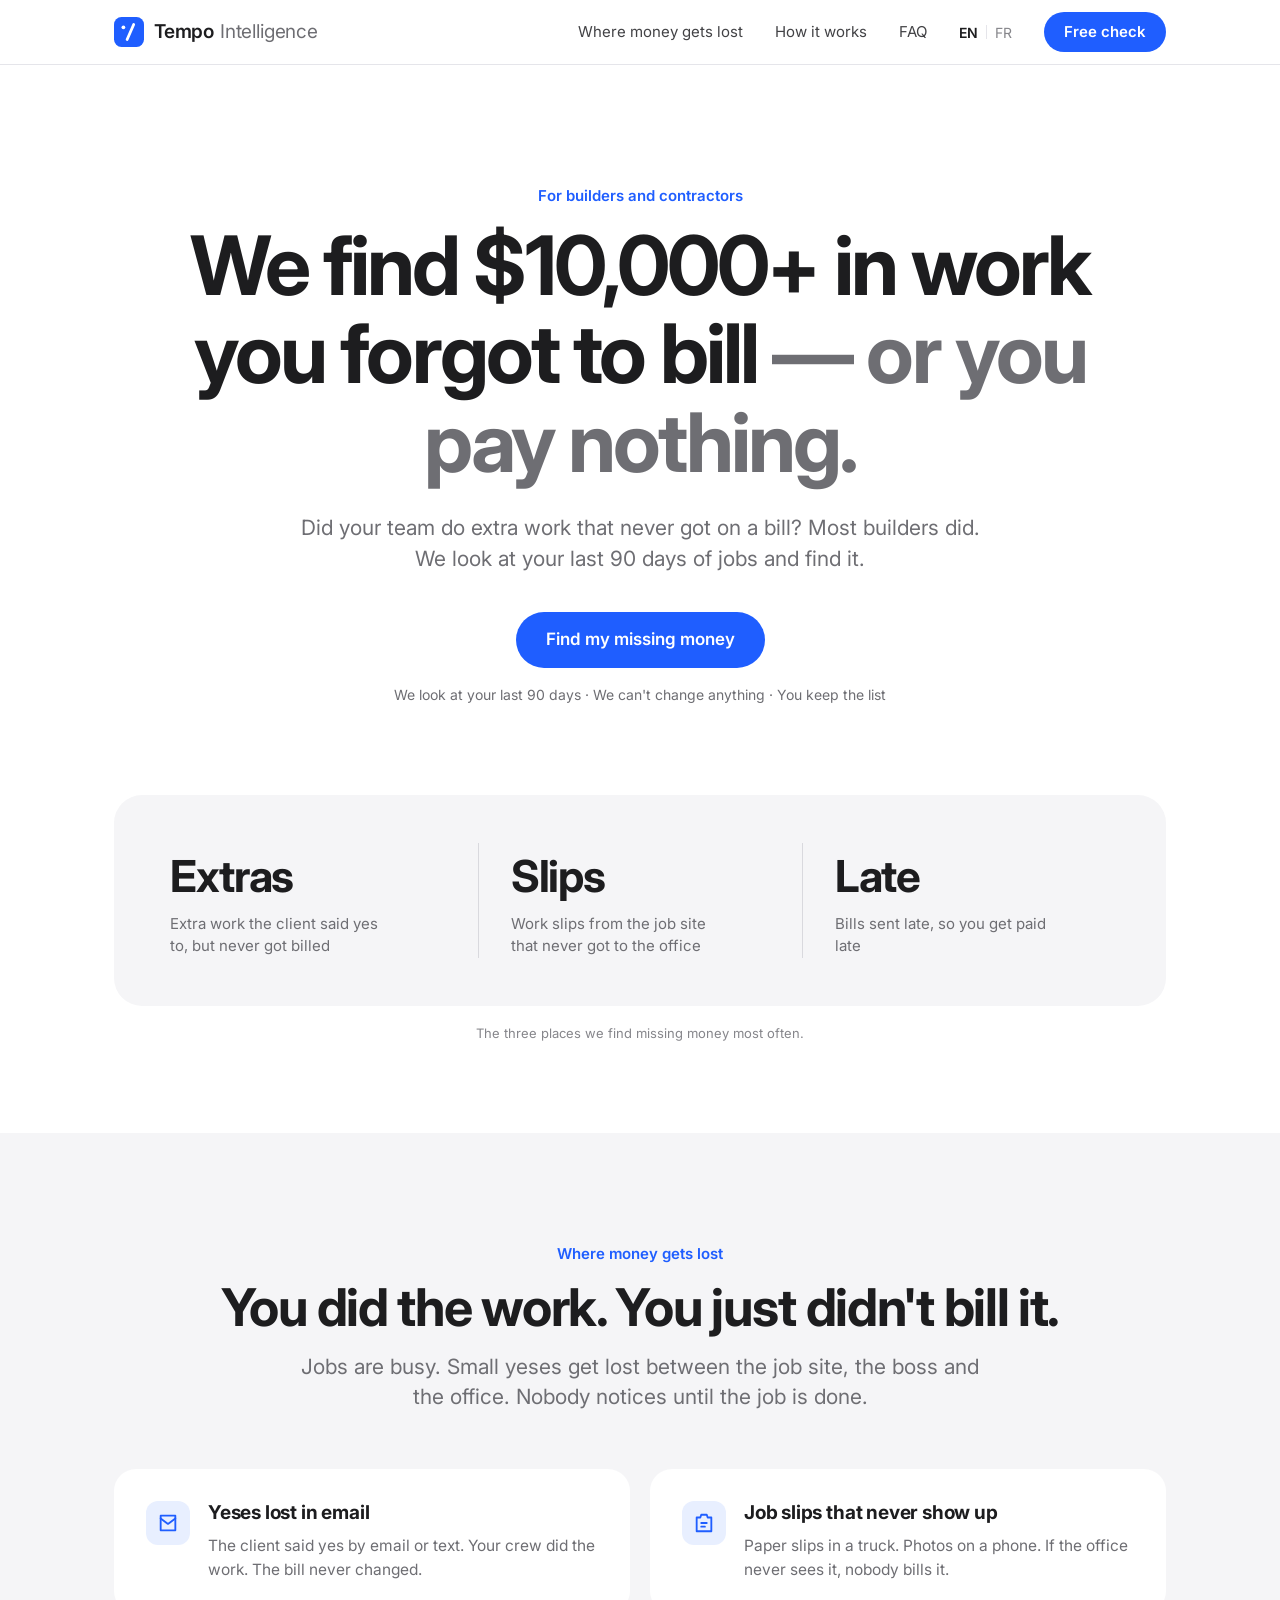
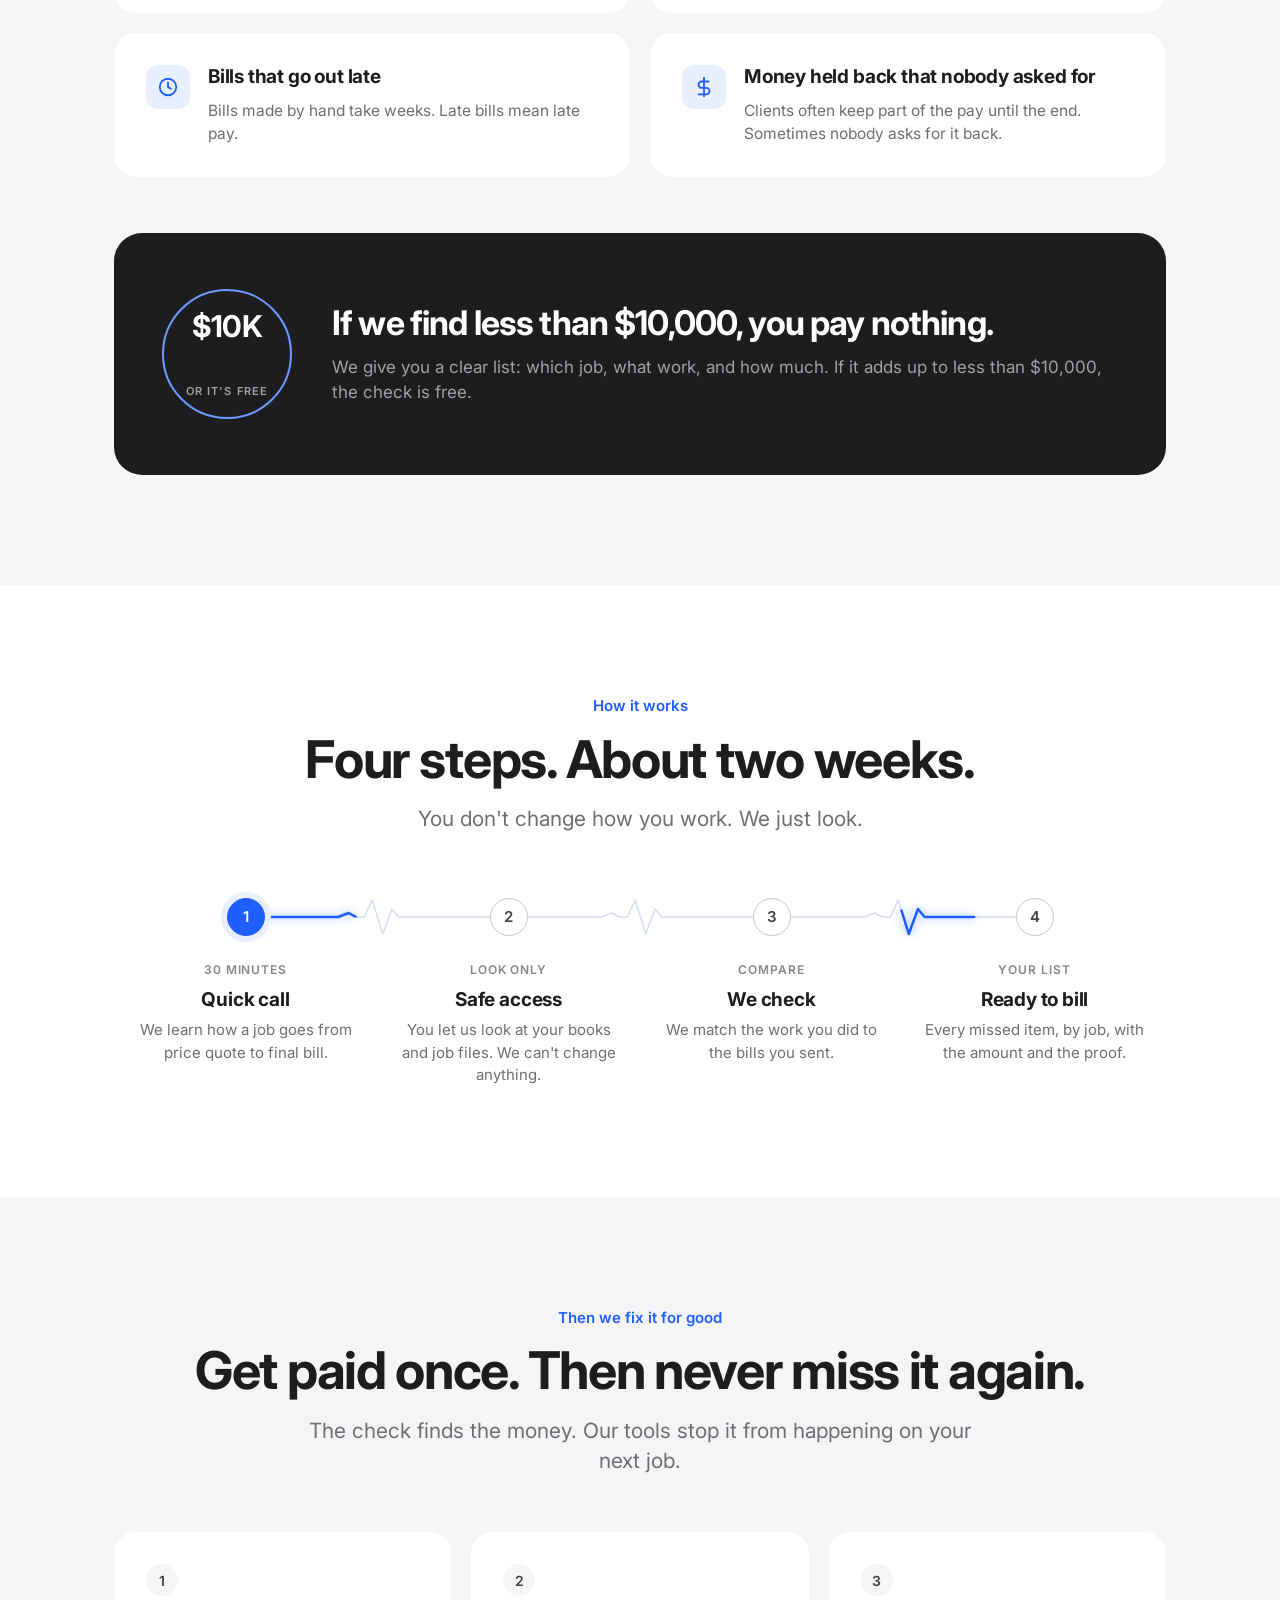
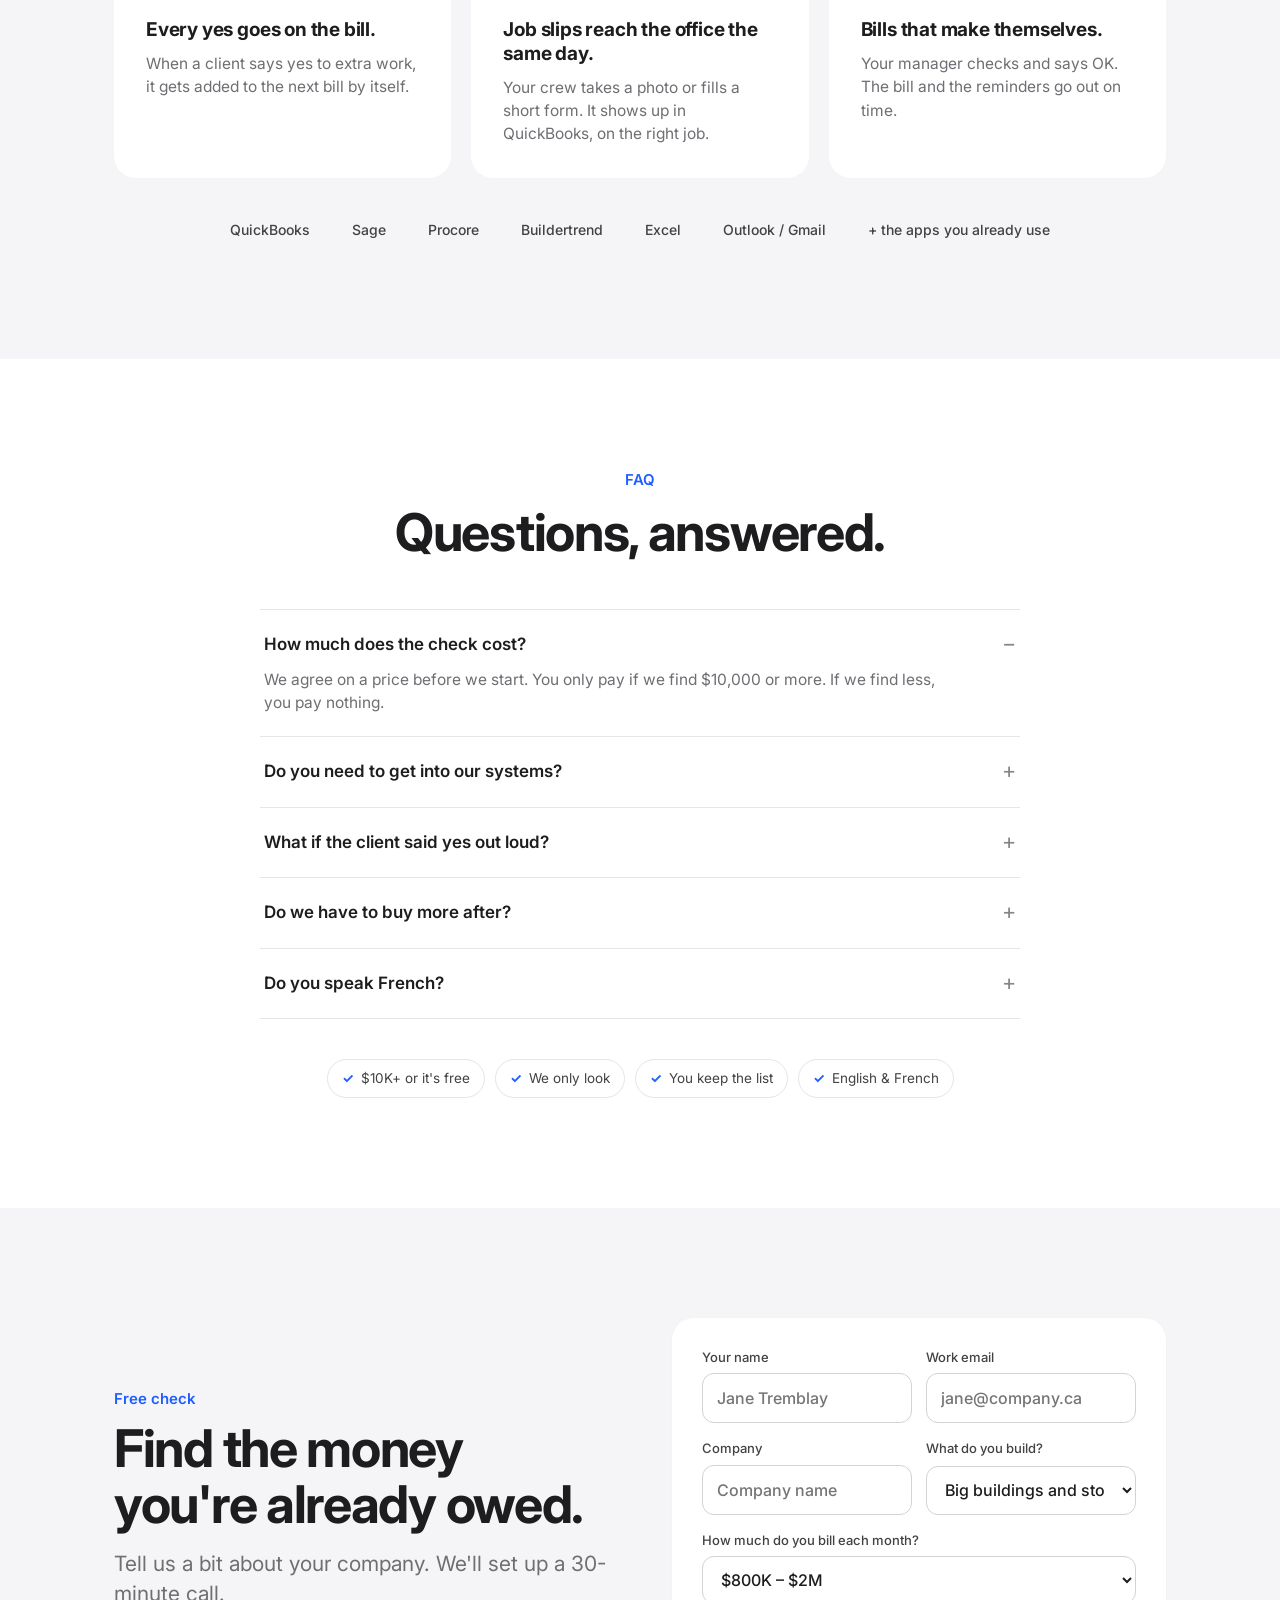
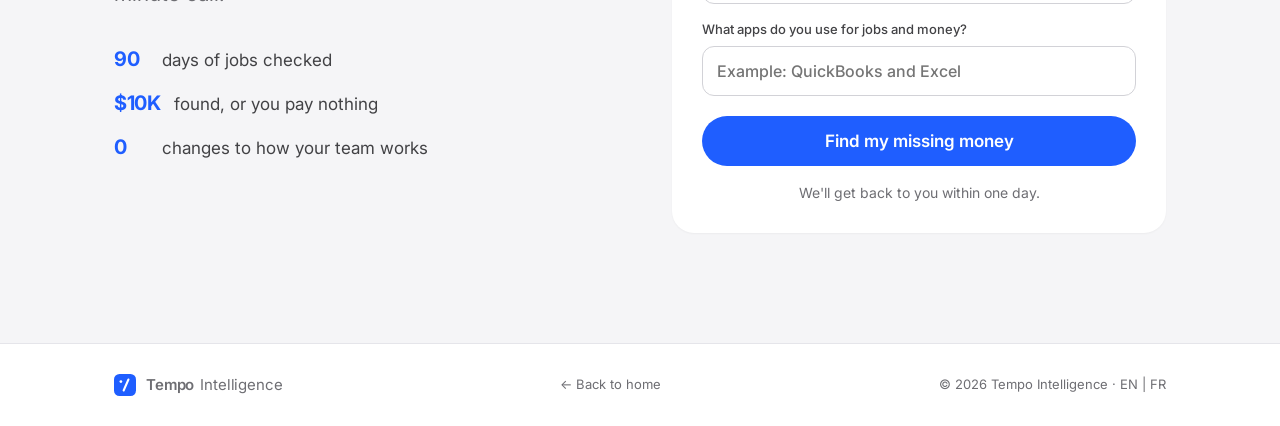
==== construction.html @ 82c6a6fd "Tempo Intelligence website: homepage and construction page (EN/FR) Co-Authored-By: Claude Opus 5.5 <" ====
<!doctype html>
<html lang="en" data-title-fr="Tempo Intelligence — Construction : trouvez le travail pas facturé">
<head>
<meta charset="utf-8">
<meta name="viewport" content="width=device-width, initial-scale=1">
<title>Tempo Intelligence for Builders — Find the work you forgot to bill</title>
<meta name="description" content="We look at your last 90 days of jobs and find extra work you never billed. If we find less than $10,000, you pay nothing.">
<link rel="preconnect" href="https://fonts.googleapis.com">
<link rel="preconnect" href="https://fonts.gstatic.com" crossorigin>
<link href="https://fonts.googleapis.com/css2?family=Inter:wght@400;500;600;700&display=swap" rel="stylesheet">
<link rel="stylesheet" href="styles.css">
</head>
<body>

<nav>
  <div class="wrap">
    <a href="index.html" class="logo">
      <svg class="logo-mark" viewBox="0 0 32 32" aria-hidden="true"><rect width="32" height="32" rx="8" fill="#1f5eff"/><path d="M14 24 21 8" stroke="#fff" stroke-width="3" stroke-linecap="round"/><circle cx="10" cy="11" r="2" fill="#fff"/></svg>
      Tempo <span class="logo-sub">Intelligence</span>
    </a>
    <div class="nav-r">
      <div class="nav-links">
        <a href="#leaks" data-i18n="nav.leaks">Where money gets lost</a>
        <a href="#how" data-i18n="nav.how">How it works</a>
        <a href="#faq">FAQ</a>
      </div>
      <div class="lang" role="group" aria-label="Language"><button data-lang="en" class="on">EN</button><i></i><button data-lang="fr">FR</button></div>
      <a href="#book" class="btn btn-sm" data-i18n="nav.cta">Free check</a>
    </div>
  </div>
</nav>

<header class="hero center">
  <div class="wrap">
    <span class="eyebrow" data-i18n="hero.eyebrow">For builders and contractors</span>
    <h1 data-i18n-html="hero.h1">We find $10,000+ in work you forgot to bill <span class="dim">— or you pay nothing.</span></h1>
    <p class="sub" data-i18n="hero.sub">Did your team do extra work that never got on a bill? Most builders did. We look at your last 90 days of jobs and find it.</p>
    <a href="#book" class="btn" data-i18n="hero.cta">Find my missing money</a>
    <p class="fine" data-i18n="hero.fine">We look at your last 90 days · We can't change anything · You keep the list</p>

    <div class="stats reveal">
      <div><b data-i18n="st.1v">Extras</b><p data-i18n="st.1">Extra work the client said yes to, but never got billed</p></div>
      <div><b data-i18n="st.2v">Slips</b><p data-i18n="st.2">Work slips from the job site that never got to the office</p></div>
      <div><b data-i18n="st.3v">Late</b><p data-i18n="st.3">Bills sent late, so you get paid late</p></div>
    </div>
    <p class="stats-cap" data-i18n="st.cap">The three places we find missing money most often.</p>
  </div>
</header>

<section class="band center" id="leaks">
  <div class="wrap">
    <span class="eyebrow" data-i18n="lk.eyebrow">Where money gets lost</span>
    <h2 data-i18n="lk.h2">You did the work. You just didn't bill it.</h2>
    <p class="sub" data-i18n="lk.sub">Jobs are busy. Small yeses get lost between the job site, the boss and the office. Nobody notices until the job is done.</p>
    <div class="leaks">
      <div class="card reveal"><div class="ic"><svg width="22" height="22" viewBox="0 0 24 24" fill="none" stroke="currentColor" stroke-width="2" stroke-linecap="round" stroke-linejoin="round"><path d="M4 4h16v16H4z"/><path d="m4 7 8 6 8-6"/></svg></div><div><h3 data-i18n="lk.1h">Yeses lost in email</h3><p data-i18n="lk.1">The client said yes by email or text. Your crew did the work. The bill never changed.</p></div></div>
      <div class="card reveal"><div class="ic"><svg width="22" height="22" viewBox="0 0 24 24" fill="none" stroke="currentColor" stroke-width="2" stroke-linecap="round" stroke-linejoin="round"><path d="M9 3h6l1 3h4v15H4V6h4z"/><path d="M9 12h6M9 16h4"/></svg></div><div><h3 data-i18n="lk.2h">Job slips that never show up</h3><p data-i18n="lk.2">Paper slips in a truck. Photos on a phone. If the office never sees it, nobody bills it.</p></div></div>
      <div class="card reveal"><div class="ic"><svg width="22" height="22" viewBox="0 0 24 24" fill="none" stroke="currentColor" stroke-width="2" stroke-linecap="round" stroke-linejoin="round"><circle cx="12" cy="12" r="9"/><path d="M12 7v5l3 2"/></svg></div><div><h3 data-i18n="lk.3h">Bills that go out late</h3><p data-i18n="lk.3">Bills made by hand take weeks. Late bills mean late pay.</p></div></div>
      <div class="card reveal"><div class="ic"><svg width="22" height="22" viewBox="0 0 24 24" fill="none" stroke="currentColor" stroke-width="2" stroke-linecap="round" stroke-linejoin="round"><path d="M12 2v20M17 6H9.5a3.5 3.5 0 0 0 0 7h5a3.5 3.5 0 0 1 0 7H6"/></svg></div><div><h3 data-i18n="lk.4h">Money held back that nobody asked for</h3><p data-i18n="lk.4">Clients often keep part of the pay until the end. Sometimes nobody asks for it back.</p></div></div>
    </div>

    <div class="guarantee reveal">
      <div class="seal">$10K<small data-i18n="g.seal">or it's free</small></div>
      <div>
        <h3 data-i18n="g.h">If we find less than $10,000, you pay nothing.</h3>
        <p data-i18n="g.p">We give you a clear list: which job, what work, and how much. If it adds up to less than $10,000, the check is free.</p>
      </div>
    </div>
  </div>
</section>

<section class="center" id="how">
  <div class="wrap">
    <span class="eyebrow" data-i18n="how.eyebrow">How it works</span>
    <h2 data-i18n="how.h2">Four steps. About two weeks.</h2>
    <p class="sub" data-i18n="how.sub">You don't change how you work. We just look.</p>
    <div class="steps reveal">
      <svg class="pulse-line" viewBox="0 0 600 40" preserveAspectRatio="none" aria-hidden="true">
        <path class="ecg-base" pathLength="1000" vector-effect="non-scaling-stroke" d="M0 20 H70 L78 16 L84 20 L90 20 L96 3 L104 37 L111 12 L116 20 H270 L278 16 L284 20 L290 20 L296 3 L304 37 L311 12 L316 20 H470 L478 16 L484 20 L490 20 L496 3 L504 37 L511 12 L516 20 H600"/>
        <path class="ecg-beat" pathLength="1000" vector-effect="non-scaling-stroke" d="M0 20 H70 L78 16 L84 20 L90 20 L96 3 L104 37 L111 12 L116 20 H270 L278 16 L284 20 L290 20 L296 3 L304 37 L311 12 L316 20 H470 L478 16 L484 20 L490 20 L496 3 L504 37 L511 12 L516 20 H600"/>
      </svg>
      <div class="step"><div class="dot">1</div><span class="k" data-i18n="how.1k">30 minutes</span><h3 data-i18n="how.1h">Quick call</h3><p data-i18n="how.1">We learn how a job goes from price quote to final bill.</p></div>
      <div class="step"><div class="dot">2</div><span class="k" data-i18n="how.2k">Look only</span><h3 data-i18n="how.2h">Safe access</h3><p data-i18n="how.2">You let us look at your books and job files. We can't change anything.</p></div>
      <div class="step"><div class="dot">3</div><span class="k" data-i18n="how.3k">Compare</span><h3 data-i18n="how.3h">We check</h3><p data-i18n="how.3">We match the work you did to the bills you sent.</p></div>
      <div class="step"><div class="dot">4</div><span class="k" data-i18n="how.4k">Your list</span><h3 data-i18n="how.4h">Ready to bill</h3><p data-i18n="how.4">Every missed item, by job, with the amount and the proof.</p></div>
    </div>
  </div>
</section>

<section class="band center" id="fix">
  <div class="wrap">
    <span class="eyebrow" data-i18n="fx.eyebrow">Then we fix it for good</span>
    <h2 data-i18n="fx.h2">Get paid once. Then never miss it again.</h2>
    <p class="sub" data-i18n="fx.sub">The check finds the money. Our tools stop it from happening on your next job.</p>
    <div class="cards">
      <div class="card reveal"><div class="num">1</div><h3 data-i18n="fx.1h">Every yes goes on the bill.</h3><p data-i18n="fx.1">When a client says yes to extra work, it gets added to the next bill by itself.</p></div>
      <div class="card reveal"><div class="num">2</div><h3 data-i18n="fx.2h">Job slips reach the office the same day.</h3><p data-i18n="fx.2">Your crew takes a photo or fills a short form. It shows up in QuickBooks, on the right job.</p></div>
      <div class="card reveal"><div class="num">3</div><h3 data-i18n="fx.3h">Bills that make themselves.</h3><p data-i18n="fx.3">Your manager checks and says OK. The bill and the reminders go out on time.</p></div>
    </div>
    <div class="tools reveal">
      <span>QuickBooks</span><span>Sage</span><span>Procore</span><span>Buildertrend</span><span>Excel</span><span>Outlook / Gmail</span><span data-i18n="fx.more">+ the apps you already use</span>
    </div>
  </div>
</section>

<section class="center" id="faq">
  <div class="wrap">
    <span class="eyebrow">FAQ</span>
    <h2 data-i18n="f.h2">Questions, answered.</h2>
    <div class="faq">
      <details open><summary data-i18n="f.1q">How much does the check cost?</summary><p data-i18n="f.1a">We agree on a price before we start. You only pay if we find $10,000 or more. If we find less, you pay nothing.</p></details>
      <details><summary data-i18n="f.2q">Do you need to get into our systems?</summary><p data-i18n="f.2a">Only to look. We can't change, send or delete anything. You can turn off our access any time.</p></details>
      <details><summary data-i18n="f.3q">What if the client said yes out loud?</summary><p data-i18n="f.3a">We point out work that was clearly done but never billed. Your manager checks with the client before sending a bill.</p></details>
      <details><summary data-i18n="f.4q">Do we have to buy more after?</summary><p data-i18n="f.4a">No. The list is yours either way. If you want it to stop happening, we'll show you the price and how fast it pays off.</p></details>
      <details><summary data-i18n="f.5q">Do you speak French?</summary><p data-i18n="f.5a">Yes. The check, the list and the tools can all be in English or French.</p></details>
    </div>
    <div class="checks">
      <span data-i18n="ck.1">$10K+ or it's free</span><span data-i18n="ck.2">We only look</span><span data-i18n="ck.3">You keep the list</span><span data-i18n="ck.4">English &amp; French</span>
    </div>
  </div>
</section>

<section class="band" id="book">
  <div class="wrap final">
    <div>
      <span class="eyebrow" data-i18n="b.eyebrow">Free check</span>
      <h2 data-i18n="b.h2">Find the money you're already owed.</h2>
      <p class="sub" data-i18n="b.sub">Tell us a bit about your company. We'll set up a 30-minute call.</p>
      <ul class="facts">
        <li><b>90</b><span data-i18n="b.1">days of jobs checked</span></li>
        <li><b>$10K</b><span data-i18n="b.2">found, or you pay nothing</span></li>
        <li><b>0</b><span data-i18n="b.3">changes to how your team works</span></li>
      </ul>
    </div>
    <form id="form" class="reveal">
      <input type="hidden" name="industry" value="construction">
      <div class="two">
        <label><span data-i18n="fm.name">Your name</span><input name="name" required autocomplete="name" placeholder="Jane Tremblay"></label>
        <label><span data-i18n="fm.email">Work email</span><input name="email" type="email" required autocomplete="email" placeholder="jane@company.ca"></label>
      </div>
      <div class="two">
        <label><span data-i18n="fm.company">Company</span><input name="company" required autocomplete="organization" data-i18n-ph="fm.companyph" placeholder="Company name"></label>
        <label><span data-i18n="fm.type">What do you build?</span>
          <select name="type">
            <option data-i18n="fm.t1">Big buildings and stores</option>
            <option data-i18n="fm.t2">Houses and renos</option>
            <option data-i18n="fm.t3">One trade (like electric or plumbing)</option>
            <option data-i18n="fm.t4">Other</option>
          </select></label>
      </div>
      <label><span data-i18n="fm.rev">How much do you bill each month?</span>
        <select name="revenue"><option data-i18n="fm.r1">Under $250K</option><option>$250K – $800K</option><option selected>$800K – $2M</option><option data-i18n="fm.r4">Over $2M</option></select></label>
      <label><span data-i18n="fm.tools">What apps do you use for jobs and money?</span><input name="tools" data-i18n-ph="fm.toolsph" placeholder="Example: QuickBooks and Excel"></label>
      <button class="btn" type="submit" data-i18n="fm.submit">Find my missing money</button>
      <p class="fine" data-i18n="fm.fine">We'll get back to you within one day.</p>
    </form>
  </div>
</section>

<footer>
  <div class="wrap">
    <a href="index.html" class="logo"><svg class="logo-mark" viewBox="0 0 32 32" aria-hidden="true"><rect width="32" height="32" rx="8" fill="#1f5eff"/><path d="M14 24 21 8" stroke="#fff" stroke-width="3" stroke-linecap="round"/><circle cx="10" cy="11" r="2" fill="#fff"/></svg>Tempo <span class="logo-sub">Intelligence</span></a>
    <a href="index.html" data-i18n="ft.home">← Back to home</a>
    <span>© <span class="yr"></span> Tempo Intelligence · EN | FR</span>
  </div>
</footer>

<script>
window.FR = {
  "nav.leaks":"Où l'argent se perd","nav.how":"Comment ça marche","nav.cta":"Vérification gratuite",
  "hero.eyebrow":"Pour les entrepreneurs en construction",
  "hero.h1":"On trouve 10 000 $+ en travaux pas facturés <span class=\"dim\">— sinon, vous ne payez rien.</span>",
  "hero.sub":"Votre équipe a fait des extras qui ne sont jamais allés sur une facture? C'est le cas de la plupart des entrepreneurs. On regarde vos chantiers des 90 derniers jours et on les trouve.",
  "hero.cta":"Trouver mon argent perdu","hero.fine":"On regarde vos 90 derniers jours · On ne peut rien changer · La liste est à vous",
  "st.1v":"Extras","st.1":"Des extras que le client a acceptés, mais qui n'ont jamais été facturés",
  "st.2v":"Billets","st.2":"Des billets de chantier qui ne se sont jamais rendus au bureau",
  "st.3v":"Retard","st.3":"Des factures envoyées en retard, donc vous êtes payé en retard",
  "st.cap":"Les trois places où l'on trouve le plus souvent de l'argent perdu.",
  "lk.eyebrow":"Où l'argent se perd","lk.h2":"Vous avez fait le travail. Vous ne l'avez juste pas facturé.",
  "lk.sub":"Les chantiers roulent vite. Les petits « oui » se perdent entre le chantier, le boss et le bureau. Personne ne s'en rend compte avant la fin du chantier.",
  "lk.1h":"Des « oui » perdus dans les courriels","lk.1":"Le client a dit oui par courriel ou par texto. Votre équipe a fait le travail. La facture, elle, n'a jamais changé.",
  "lk.2h":"Des billets de chantier qui n'arrivent jamais","lk.2":"Des billets papier dans le camion. Des photos sur un cellulaire. Si le bureau ne les voit pas, personne ne les facture.",
  "lk.3h":"Des factures qui partent en retard","lk.3":"Les factures faites à la main prennent des semaines. Facture en retard, paye en retard.",
  "lk.4h":"Des retenues que personne n'a réclamées","lk.4":"Les clients gardent souvent une partie de la paye jusqu'à la fin. Des fois, personne ne la réclame.",
  "g.seal":"ou c'est gratuit","g.h":"Si on trouve moins de 10 000 $, vous ne payez rien.",
  "g.p":"On vous donne une liste claire : quel chantier, quel travail et combien. Si le total est moins de 10 000 $, la vérification est gratuite.",
  "how.eyebrow":"Comment ça marche","how.h2":"Quatre étapes. Environ deux semaines.","how.sub":"Vous ne changez rien à votre façon de travailler. On fait juste regarder.",
  "how.1k":"30 minutes","how.1h":"Petit appel","how.1":"On apprend comment un chantier passe de la soumission à la facture finale.",
  "how.2k":"Lecture seulement","how.2h":"Accès sécuritaire","how.2":"Vous nous laissez regarder vos livres et vos dossiers de chantier. On ne peut rien changer.",
  "how.3k":"Comparer","how.3h":"On vérifie","how.3":"On compare le travail fait avec les factures envoyées.",
  "how.4k":"Votre liste","how.4h":"Prêt à facturer","how.4":"Chaque item oublié, par chantier, avec le montant et la preuve.",
  "fx.eyebrow":"Ensuite, on règle ça pour de bon","fx.h2":"Faites-vous payer une fois. Puis ne l'échappez plus jamais.","fx.sub":"La vérification trouve l'argent. Nos outils empêchent que ça arrive au prochain chantier.",
  "fx.1h":"Chaque « oui » va sur la facture.","fx.1":"Quand un client accepte un extra, il s'ajoute tout seul à la prochaine facture.",
  "fx.2h":"Les billets de chantier arrivent au bureau le jour même.","fx.2":"Votre équipe prend une photo ou remplit un petit formulaire. Ça apparaît dans QuickBooks, sur le bon chantier.",
  "fx.3h":"Des factures qui se font toutes seules.","fx.3":"Votre chargé de projet vérifie et approuve. La facture et les rappels partent à temps.",
  "fx.more":"+ les applis que vous utilisez déjà",
  "f.h2":"Vos questions, nos réponses.",
  "f.1q":"Combien coûte la vérification?","f.1a":"On s'entend sur un prix avant de commencer. Vous payez seulement si on trouve 10 000 $ ou plus. Si on trouve moins, vous ne payez rien.",
  "f.2q":"Devez-vous entrer dans nos systèmes?","f.2a":"Seulement pour regarder. On ne peut rien changer, envoyer ou effacer. Vous pouvez couper notre accès n'importe quand.",
  "f.3q":"Et si le client a dit oui juste de vive voix?","f.3a":"On vous montre le travail qui a clairement été fait, mais jamais facturé. Votre chargé de projet confirme avec le client avant d'envoyer la facture.",
  "f.4q":"Est-ce qu'on doit acheter autre chose après?","f.4a":"Non. La liste est à vous, peu importe. Si vous voulez que ça arrête, on vous montre le prix et en combien de temps ça se paie.",
  "f.5q":"Parlez-vous français?","f.5a":"Oui. La vérification, la liste et les outils peuvent tous être en français ou en anglais.",
  "ck.1":"10 000 $+ ou c'est gratuit","ck.2":"On fait juste regarder","ck.3":"La liste est à vous","ck.4":"Français et anglais",
  "b.eyebrow":"Vérification gratuite","b.h2":"Trouvez l'argent qu'on vous doit déjà.","b.sub":"Parlez-nous un peu de votre entreprise. On va planifier un appel de 30 minutes.",
  "b.1":"jours de chantiers vérifiés","b.2":"trouvés, sinon vous ne payez rien","b.3":"changement pour votre équipe",
  "fm.name":"Votre nom","fm.email":"Courriel du travail","fm.company":"Entreprise","fm.companyph":"Nom de l'entreprise","fm.type":"Qu'est-ce que vous construisez?",
  "fm.t1":"Gros bâtiments et commerces","fm.t2":"Maisons et rénos","fm.t3":"Un seul métier (électricité, plomberie…)","fm.t4":"Autre",
  "fm.rev":"Combien facturez-vous par mois?","fm.r1":"Moins de 250 000 $","fm.r4":"Plus de 2 M$",
  "fm.tools":"Quelles applis utilisez-vous pour les chantiers et l'argent?","fm.toolsph":"Exemple : QuickBooks et Excel",
  "fm.submit":"Trouver mon argent perdu","fm.fine":"On vous répond en moins d'une journée.","ft.home":"← Retour à l'accueil"
};
</script>
<script src="site.js"></script>
<script>Site.init();</script>
</body>
</html>
---- styles.css ----
:root{
  --bg:#ffffff; --band:#f5f5f7; --card:#ffffff; --ink:#1d1d1f; --ink-2:#424245; --muted:#6e6e73; --soft:#86868b;
  --line:#e5e5ea; --blue:#1f5eff; --blue-hover:#1449d6; --blue-soft:#e8efff; --dark:#1d1d1f;
  --sans:"Inter",-apple-system,BlinkMacSystemFont,"Segoe UI",system-ui,sans-serif;
  --max:1100px; --r:22px;
}
*{box-sizing:border-box;margin:0;padding:0}
html{scroll-behavior:smooth}
body{background:var(--bg);color:var(--ink);font-family:var(--sans);font-size:17px;line-height:1.5;-webkit-font-smoothing:antialiased;overflow-x:hidden}
a{color:inherit;text-decoration:none}
.wrap{max-width:var(--max);margin:0 auto;padding:0 24px}
@media(max-width:600px){.wrap{padding:0 16px}}
section{padding:110px 0}
@media(max-width:700px){section{padding:72px 0}}
.band{background:var(--band)}
.center{text-align:center}
.eyebrow{display:block;color:var(--blue);font-weight:600;font-size:15px;margin-bottom:14px}
h1,h2,h3{letter-spacing:-.025em;font-weight:700;line-height:1.08}
h1{font-size:clamp(42px,6.6vw,82px);letter-spacing:-.035em}
h2{font-size:clamp(32px,4.4vw,52px);margin-bottom:16px}
h1 .dim,h2 .dim{color:var(--muted)}
h3{font-size:19px;letter-spacing:-.01em;line-height:1.25}
.sub{font-size:clamp(17px,1.7vw,21px);color:var(--muted);max-width:680px;line-height:1.45}
.center .sub{margin-left:auto;margin-right:auto}
.fine{font-size:14px;color:var(--muted)}

/* buttons */
.btn{display:inline-flex;align-items:center;justify-content:center;gap:8px;background:var(--blue);color:#fff;font-weight:600;font-size:17px;padding:15px 30px;border-radius:999px;border:0;cursor:pointer;font-family:inherit;transition:background .15s,transform .15s}
.btn:hover{background:var(--blue-hover)}
.btn:active{transform:scale(.98)}
.btn-sm{font-size:15px;padding:9px 20px}
.btn-line{background:transparent;color:var(--blue);box-shadow:inset 0 0 0 1.5px var(--blue)}
.btn-line:hover{background:var(--blue-soft)}

/* nav */
nav{position:sticky;top:0;z-index:50;background:rgba(255,255,255,.86);backdrop-filter:saturate(180%) blur(16px);-webkit-backdrop-filter:saturate(180%) blur(16px);border-bottom:1px solid var(--line)}
nav .wrap{display:flex;align-items:center;justify-content:space-between;height:64px;gap:16px}
.logo{display:flex;align-items:center;gap:10px;font-weight:600;font-size:19px;letter-spacing:-.01em}
.logo-mark{width:30px;height:30px;flex:none}
.logo-sub{color:var(--muted);font-weight:400;margin-left:-4px}
.nav-r{display:flex;align-items:center;gap:32px}
.nav-links{display:flex;gap:32px;font-size:15px;color:var(--ink-2)}
.nav-links a:hover{color:var(--ink)}
.lang{display:flex;align-items:center;gap:8px;font-size:14px;color:var(--soft)}
.lang button{background:none;border:0;font:inherit;color:inherit;cursor:pointer;padding:4px 0}
.lang button.on{color:var(--ink);font-weight:600}
.lang i{width:1px;height:14px;background:var(--line)}
.btn{white-space:nowrap}
.hero .btn,form .btn{white-space:normal;text-align:center}
@media(max-width:960px){.nav-links{display:none}.nav-r{gap:18px}}
@media(max-width:400px){.nav-r .btn-sm{display:none}}

/* hero */
.hero{padding:120px 0 90px}
@media(max-width:700px){.hero{padding:64px 0 56px}}
.hero h1{max-width:960px;margin:0 auto 26px}
.hero .btn{margin:38px 0 16px}
.stats{margin-top:90px;background:var(--band);border-radius:28px;padding:48px 40px;display:grid;grid-template-columns:repeat(3,1fr);text-align:left}
.stats > div{padding:0 32px;border-left:1px solid #d9d9de}
.stats > div:first-child{border-left:0;padding-left:16px}
.stats b{font-size:44px;font-weight:700;letter-spacing:-.03em}
.stats b small{font-size:15px;font-weight:500;color:var(--muted);margin-left:4px;letter-spacing:0}
.stats p{color:var(--muted);font-size:15px;margin-top:4px;max-width:220px}
.stats-cap{margin-top:18px;font-size:13px;color:var(--soft)}
@media(max-width:700px){.stats{margin-top:56px;grid-template-columns:repeat(3,1fr);padding:28px 18px;border-radius:22px}.stats > div{padding:0 10px}.stats > div:first-child{padding-left:0}.stats b{font-size:30px}.stats b small{display:block;margin:0;font-size:12px}.stats p{font-size:12.5px}}

/* cards */
.cards{display:grid;grid-template-columns:repeat(3,1fr);gap:20px;margin-top:56px;text-align:left}
@media(max-width:860px){.cards{grid-template-columns:1fr}}
.card{background:var(--card);border-radius:var(--r);padding:32px;box-shadow:0 1px 2px rgba(0,0,0,.04)}
.band .card{box-shadow:none}
.card .num{width:32px;height:32px;border-radius:50%;background:var(--band);display:grid;place-items:center;font-size:14px;font-weight:600;color:var(--ink-2);margin-bottom:22px}
.card h3{margin-bottom:10px}
.card p{color:var(--muted);font-size:15.5px}

/* stepper */
.steps{display:grid;grid-template-columns:repeat(4,1fr);margin-top:64px;position:relative}
.pulse-line{position:absolute;top:-1px;left:12.5%;width:75%;height:40px;overflow:visible;pointer-events:none}
.pulse-line path{fill:none;stroke-linecap:round;stroke-linejoin:round}
.ecg-base{stroke:#d7deef;stroke-width:1.5}
.ecg-beat{stroke:var(--blue);stroke-width:2.5;stroke-dasharray:140 860;stroke-dashoffset:0;filter:drop-shadow(0 0 4px rgba(31,94,255,.55));animation:ecg 3.6s linear infinite}
@keyframes ecg{to{stroke-dashoffset:-1000}}
.step .dot{z-index:1;animation:beat 3.6s ease-out infinite}
.step:nth-child(2) .dot{animation-delay:0s}
.step:nth-child(3) .dot{animation-delay:1.2s}
.step:nth-child(4) .dot{animation-delay:2.4s}
.step:nth-child(5) .dot{animation-delay:3.4s}
@keyframes beat{0%{transform:scale(1)}4%{transform:scale(1.18);border-color:var(--blue);box-shadow:0 0 0 8px var(--blue-soft)}14%{transform:scale(1)}}
.step:nth-child(2) .dot{animation-name:beat-first}
@keyframes beat-first{0%{transform:scale(1)}4%{transform:scale(1.18)}14%{transform:scale(1)}}
.step{text-align:center;padding:0 16px;position:relative}
.dot{width:38px;height:38px;border-radius:50%;background:#fff;border:1.5px solid #c7c7cc;display:grid;place-items:center;margin:0 auto 20px;font-weight:600;font-size:15px;color:var(--ink-2);position:relative}
.step:nth-child(2) .dot{background:var(--blue);border-color:var(--blue);color:#fff;box-shadow:0 0 0 6px var(--blue-soft)}
.step .k{font-size:12px;letter-spacing:.08em;text-transform:uppercase;color:var(--soft);font-weight:600}
.step h3{margin:6px 0 8px}
.step p{font-size:15px;color:var(--muted)}
@media(max-width:760px){
  .steps{grid-template-columns:1fr;gap:28px;text-align:left}
  .pulse-line{display:none}
  .steps::before{content:"";position:absolute;left:18px;top:18px;bottom:18px;width:1.5px;background:var(--line)}
  .step{display:grid;grid-template-columns:38px 1fr;column-gap:18px;text-align:left;padding:0}
  .step .dot{margin:0;grid-row:span 3}
}

/* case studies */
.case{display:flex;flex-direction:column}
.pill{display:inline-block;align-self:flex-start;font-size:12px;font-weight:600;padding:5px 11px;border-radius:999px;background:var(--blue-soft);color:var(--blue);margin-bottom:22px}
.pill.grey{background:var(--band);color:var(--muted)}
.roi{font-size:60px;font-weight:700;letter-spacing:-.04em;color:var(--blue);line-height:1}
.roi small{font-size:16px;color:var(--muted);font-weight:500;letter-spacing:0;margin-left:4px}
.case h3{margin:16px 0 14px}
.flow{display:flex;align-items:center;gap:8px;flex-wrap:wrap;font-size:13px;color:var(--ink-2);margin-bottom:26px}
.flow span{background:var(--band);padding:5px 10px;border-radius:8px}
.flow i{font-style:normal;color:var(--soft)}
.kpis{display:grid;grid-template-columns:repeat(3,1fr);gap:10px;border-top:1px solid var(--line);padding-top:20px;margin-top:auto}
.kpis b{display:block;font-size:19px;letter-spacing:-.02em}
.kpis span{font-size:12.5px;color:var(--muted)}
.case ul{list-style:none;margin-bottom:26px}
.case li{font-size:15px;color:var(--muted);padding:9px 0;border-bottom:1px solid var(--line)}
.case .slot{margin-top:auto;border:1.5px dashed #d2d2d7;border-radius:14px;padding:16px;text-align:center;font-size:14px;color:var(--soft)}

/* faq */
.faq{max-width:760px;margin:48px auto 0;text-align:left}
details{border-bottom:1px solid var(--line);padding:22px 4px}
details:first-child{border-top:1px solid var(--line)}
summary{cursor:pointer;list-style:none;display:flex;justify-content:space-between;gap:20px;font-size:17px;font-weight:600}
summary::-webkit-details-marker{display:none}
summary::after{content:"+";color:var(--soft);font-weight:400;font-size:22px;line-height:1}
details[open] summary::after{content:"−"}
details p{color:var(--muted);margin-top:10px;font-size:15.5px;max-width:680px}
.checks{display:flex;flex-wrap:wrap;justify-content:center;gap:10px;margin-top:40px}
.checks span{font-size:13.5px;color:var(--ink-2);background:#fff;border:1px solid var(--line);border-radius:999px;padding:8px 14px}
.checks span::before{content:"✓";color:var(--blue);font-weight:700;margin-right:7px}

/* final */
.final{display:grid;grid-template-columns:1fr 1fr;gap:64px;align-items:center}
@media(max-width:860px){.final{grid-template-columns:1fr;gap:40px}}
.final .eyebrow{margin-bottom:10px}
.facts{list-style:none;margin-top:34px;display:grid;gap:14px}
.facts li{display:flex;align-items:baseline;gap:14px;color:var(--ink-2)}
.facts b{color:var(--blue);font-size:20px;min-width:34px;letter-spacing:-.02em}
form{background:#fff;border-radius:var(--r);padding:30px;display:grid;gap:16px;box-shadow:0 1px 2px rgba(0,0,0,.04)}
form label{font-size:13px;font-weight:500;color:var(--ink-2);display:grid;gap:6px}
form input,form select,form textarea{font:inherit;font-size:16px;padding:12px 14px;border:1px solid #d2d2d7;border-radius:12px;background:#fff;color:var(--ink);width:100%}
form input:focus,form select:focus,form textarea:focus{outline:3px solid var(--blue-soft);border-color:var(--blue)}
form .two{display:grid;grid-template-columns:1fr 1fr;gap:14px}
@media(max-width:520px){form .two{grid-template-columns:1fr}}
form .btn{width:100%;margin-top:4px}
form .fine{text-align:center}

footer{border-top:1px solid var(--line);padding:30px 0;font-size:13px;color:var(--muted)}
footer .wrap{display:flex;justify-content:space-between;align-items:center;gap:16px;flex-wrap:wrap}
footer .logo{font-size:15px}
footer .logo-mark{width:22px;height:22px}

/* construction-page extras */
.leaks{display:grid;grid-template-columns:repeat(2,1fr);gap:20px;margin-top:56px;text-align:left}
@media(max-width:760px){.leaks{grid-template-columns:1fr}}
.leaks .card{display:flex;gap:18px}
.leaks .ic{width:44px;height:44px;border-radius:12px;background:var(--blue-soft);color:var(--blue);display:grid;place-items:center;flex:none}
.guarantee{margin-top:56px;background:var(--dark);color:#fff;border-radius:28px;padding:56px 48px;display:grid;grid-template-columns:auto 1fr;gap:40px;align-items:center;text-align:left}
.guarantee .seal{width:130px;height:130px;border-radius:50%;border:2px solid #6c9bff;display:grid;place-items:center;text-align:center;font-weight:700;font-size:30px;letter-spacing:-.03em;line-height:1;color:#fff}
.guarantee .seal small{display:block;font-size:11px;letter-spacing:.1em;text-transform:uppercase;color:#a1a1a6;font-weight:600;margin-top:6px}
.guarantee h3{font-size:clamp(24px,3vw,34px);letter-spacing:-.025em;margin-bottom:10px}
.guarantee p{color:#a1a1a6}
@media(max-width:700px){.guarantee{grid-template-columns:1fr;padding:36px 24px;gap:24px}.guarantee .seal{width:104px;height:104px;font-size:24px}}
.tools{display:flex;flex-wrap:wrap;justify-content:center;gap:10px;margin-top:32px}
.tools span{font-size:14px;font-weight:500;color:var(--ink-2);background:var(--band);border-radius:999px;padding:9px 16px}

.reveal{opacity:0;transform:translateY(14px);transition:opacity .7s ease,transform .7s ease}
.reveal.in{opacity:1;transform:none}
@media(prefers-reduced-motion:reduce){.ecg-beat,.step .dot{animation:none}.ecg-beat{stroke-dasharray:none}.reveal{opacity:1;transform:none;transition:none}html{scroll-behavior:auto}}
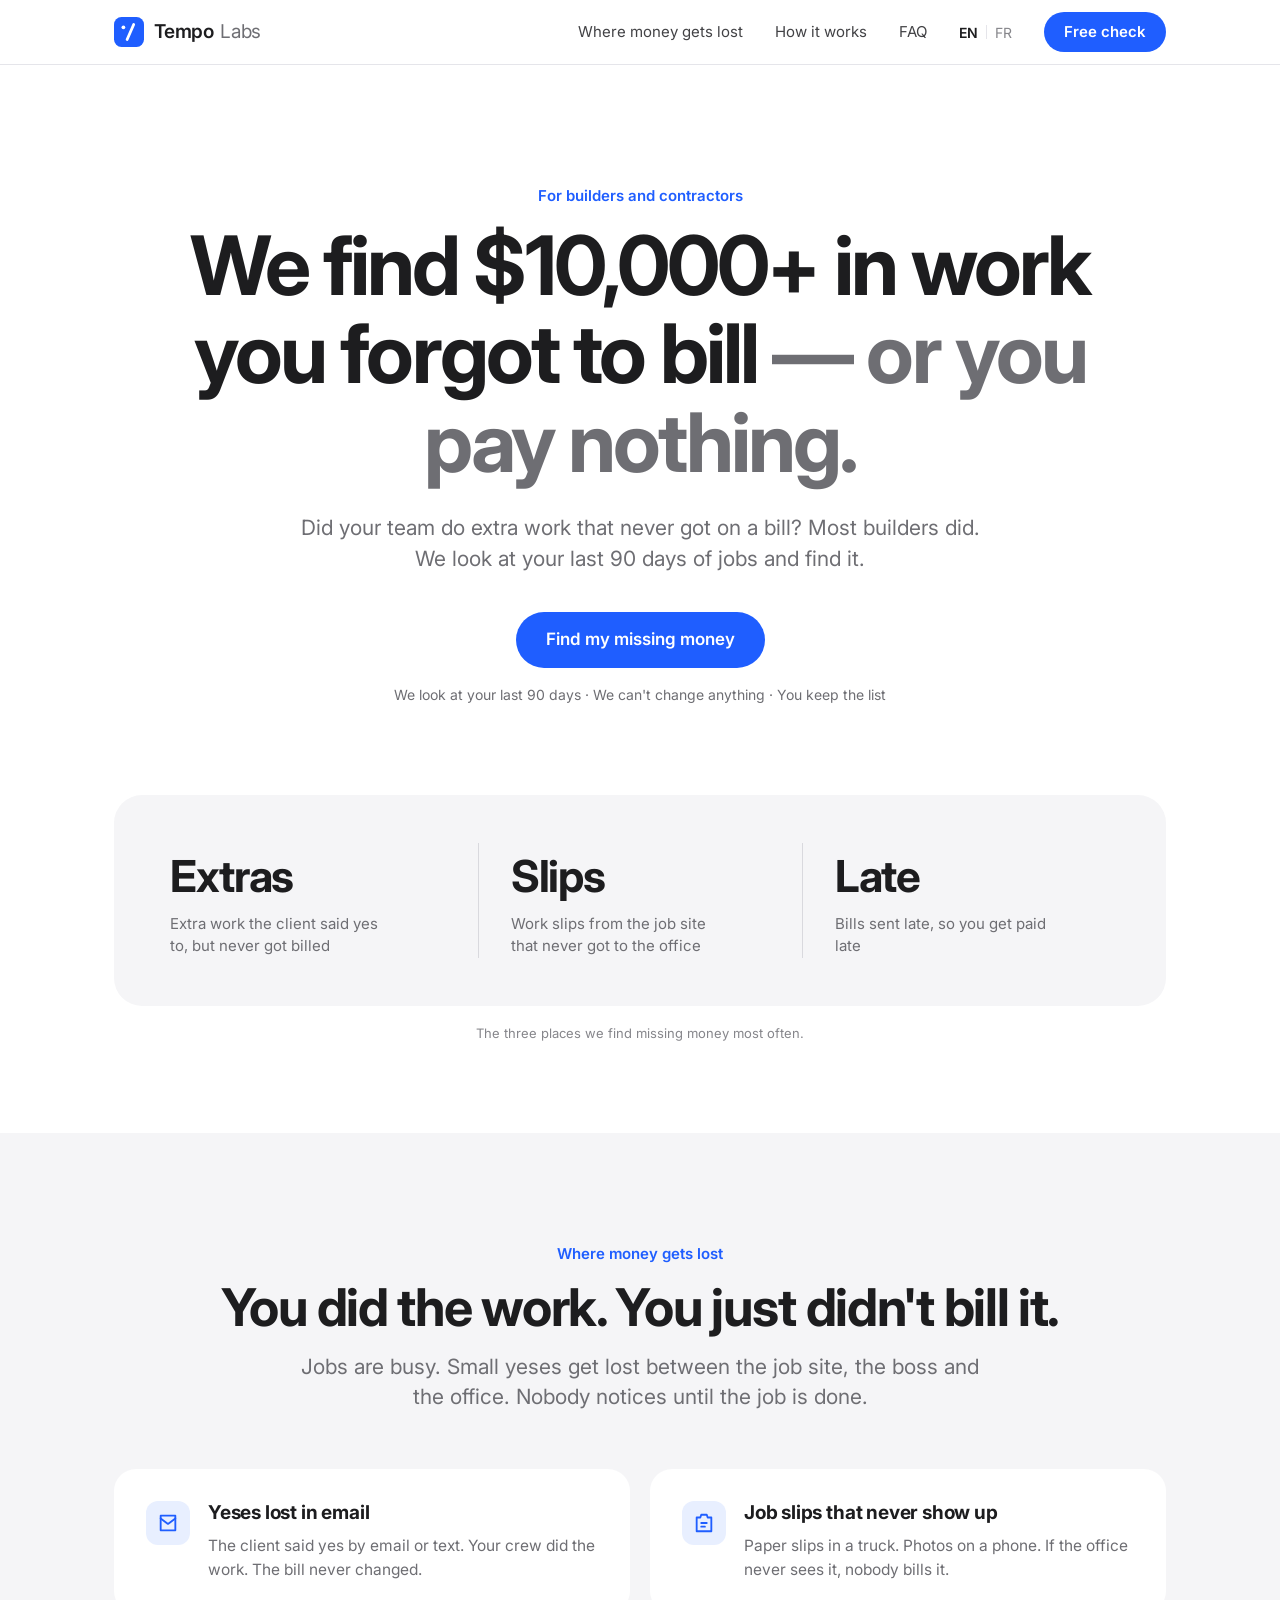
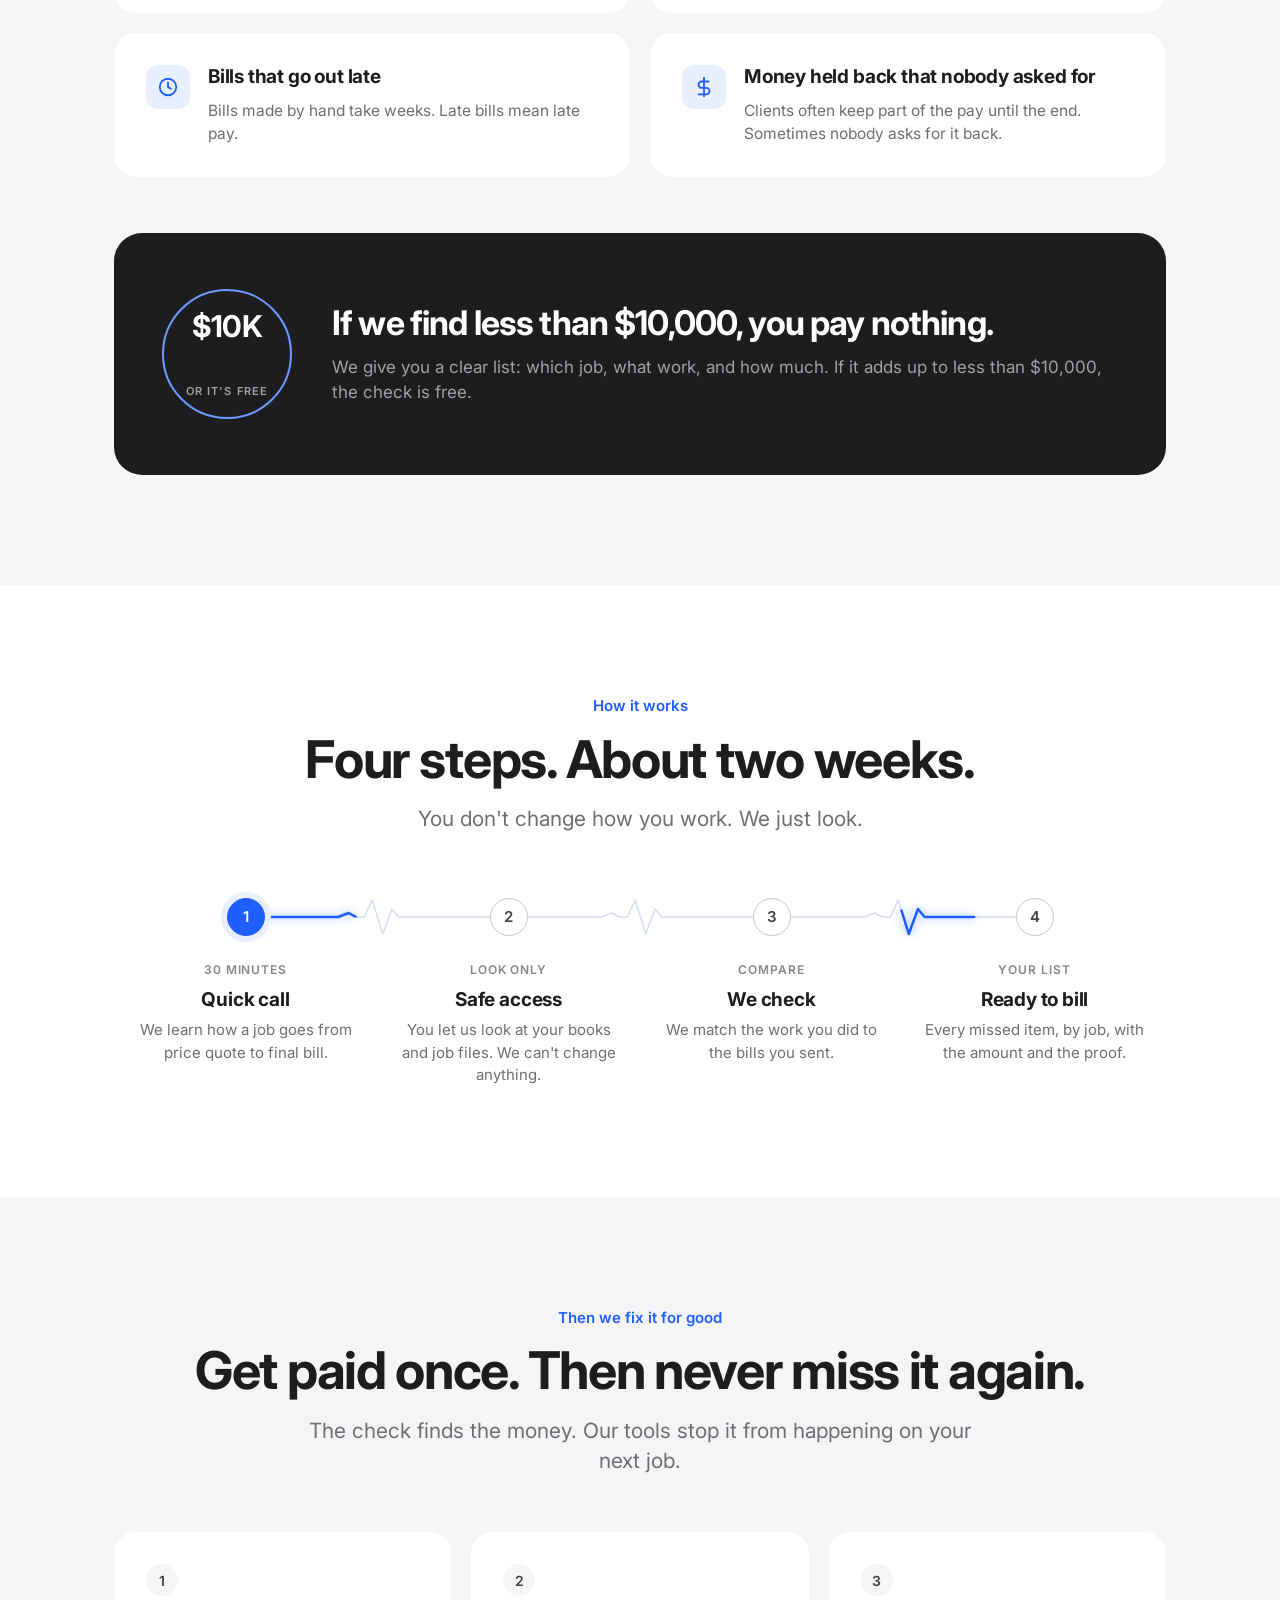
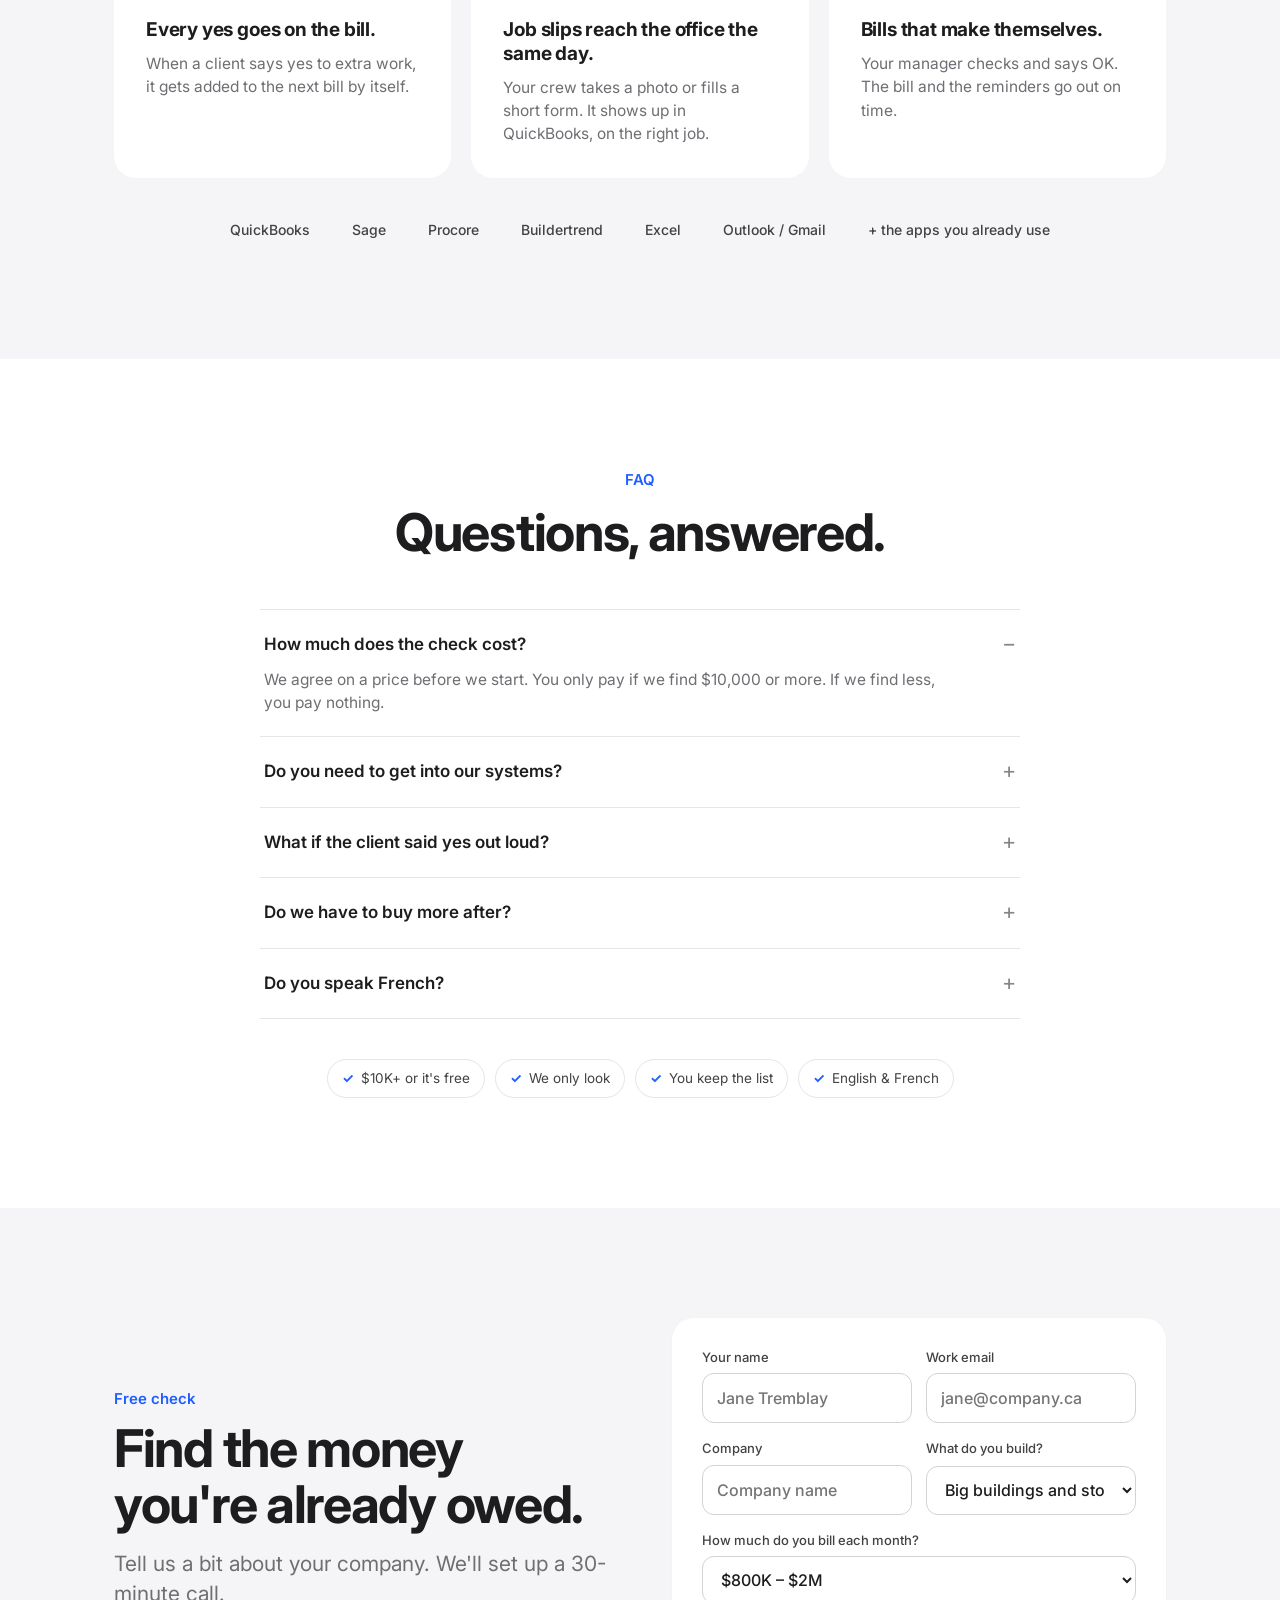
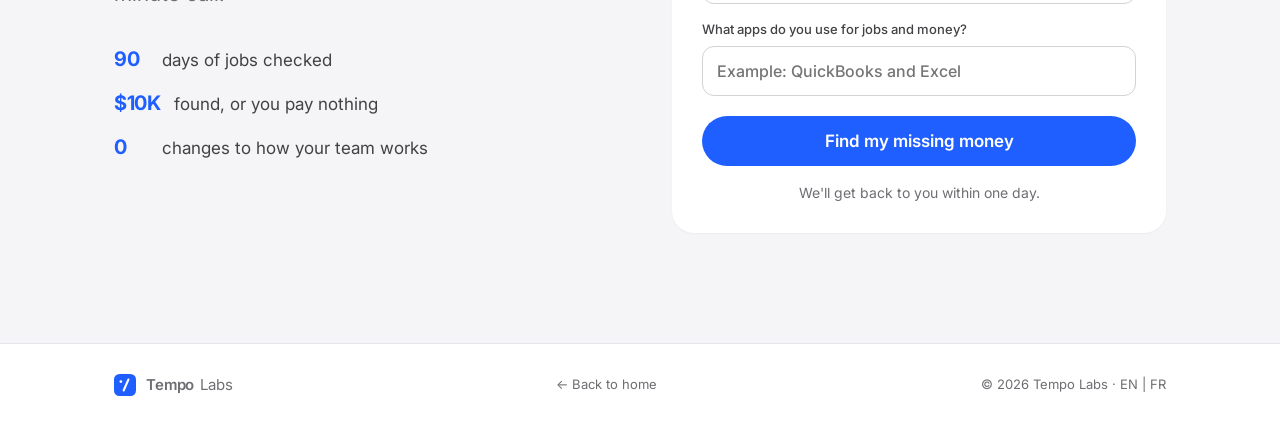
==== commit 71092f84: "Rename Tempo Intelligence to Tempo Labs Co-Authored-By: Claude Opus 4.6 <noreply@anthropic.com>" ====
--- a/construction.html
+++ b/construction.html
@@ -1,9 +1,9 @@
 <!doctype html>
-<html lang="en" data-title-fr="Tempo Intelligence — Construction : trouvez le travail pas facturé">
+<html lang="en" data-title-fr="Tempo Labs — Construction : trouvez le travail pas facturé">
 <head>
 <meta charset="utf-8">
 <meta name="viewport" content="width=device-width, initial-scale=1">
-<title>Tempo Intelligence for Builders — Find the work you forgot to bill</title>
+<title>Tempo Labs for Builders — Find the work you forgot to bill</title>
 <meta name="description" content="We look at your last 90 days of jobs and find extra work you never billed. If we find less than $10,000, you pay nothing.">
 <link rel="preconnect" href="https://fonts.googleapis.com">
 <link rel="preconnect" href="https://fonts.gstatic.com" crossorigin>
@@ -16,7 +16,7 @@
   <div class="wrap">
     <a href="index.html" class="logo">
       <svg class="logo-mark" viewBox="0 0 32 32" aria-hidden="true"><rect width="32" height="32" rx="8" fill="#1f5eff"/><path d="M14 24 21 8" stroke="#fff" stroke-width="3" stroke-linecap="round"/><circle cx="10" cy="11" r="2" fill="#fff"/></svg>
-      Tempo <span class="logo-sub">Intelligence</span>
+      Tempo <span class="logo-sub">Labs</span>
     </a>
     <div class="nav-r">
       <div class="nav-links">
@@ -159,9 +159,9 @@
 
 <footer>
   <div class="wrap">
-    <a href="index.html" class="logo"><svg class="logo-mark" viewBox="0 0 32 32" aria-hidden="true"><rect width="32" height="32" rx="8" fill="#1f5eff"/><path d="M14 24 21 8" stroke="#fff" stroke-width="3" stroke-linecap="round"/><circle cx="10" cy="11" r="2" fill="#fff"/></svg>Tempo <span class="logo-sub">Intelligence</span></a>
+    <a href="index.html" class="logo"><svg class="logo-mark" viewBox="0 0 32 32" aria-hidden="true"><rect width="32" height="32" rx="8" fill="#1f5eff"/><path d="M14 24 21 8" stroke="#fff" stroke-width="3" stroke-linecap="round"/><circle cx="10" cy="11" r="2" fill="#fff"/></svg>Tempo <span class="logo-sub">Labs</span></a>
     <a href="index.html" data-i18n="ft.home">← Back to home</a>
-    <span>© <span class="yr"></span> Tempo Intelligence · EN | FR</span>
+    <span>© <span class="yr"></span> Tempo Labs · EN | FR</span>
   </div>
 </footer>
 
